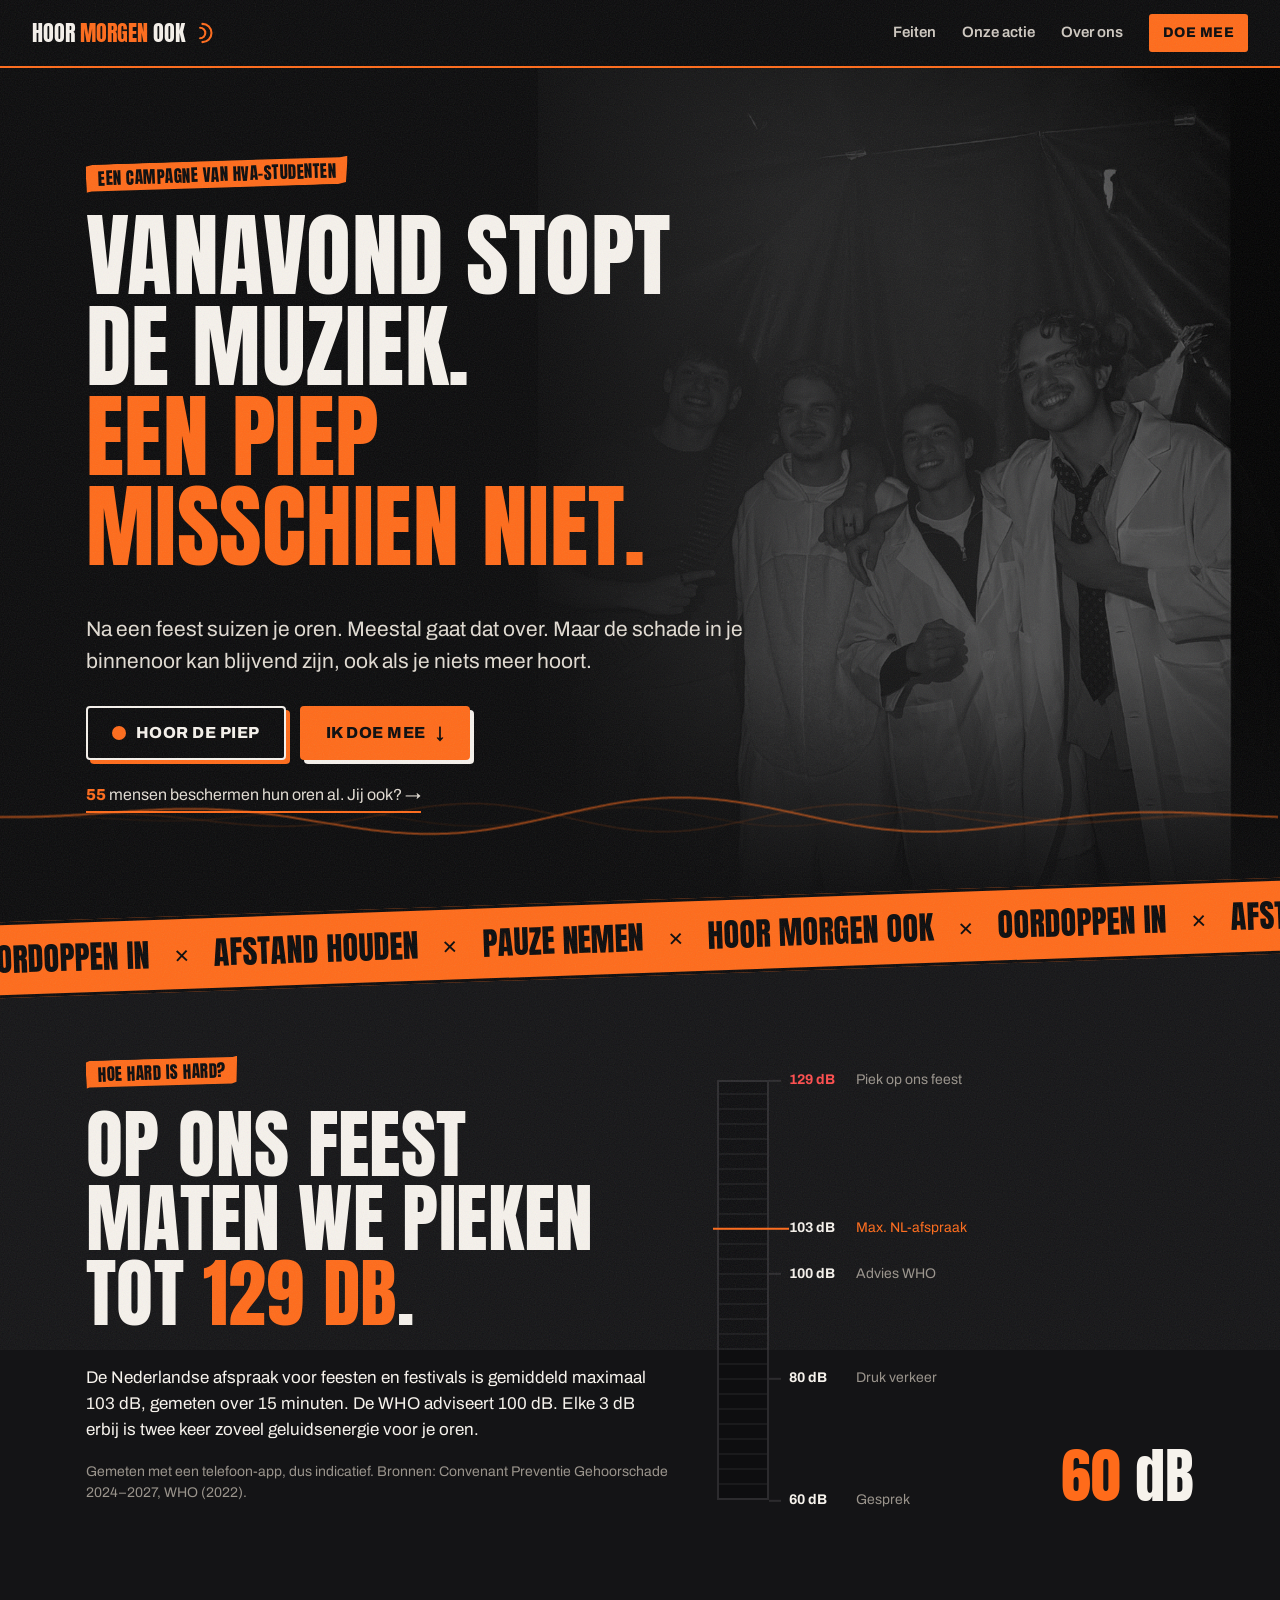
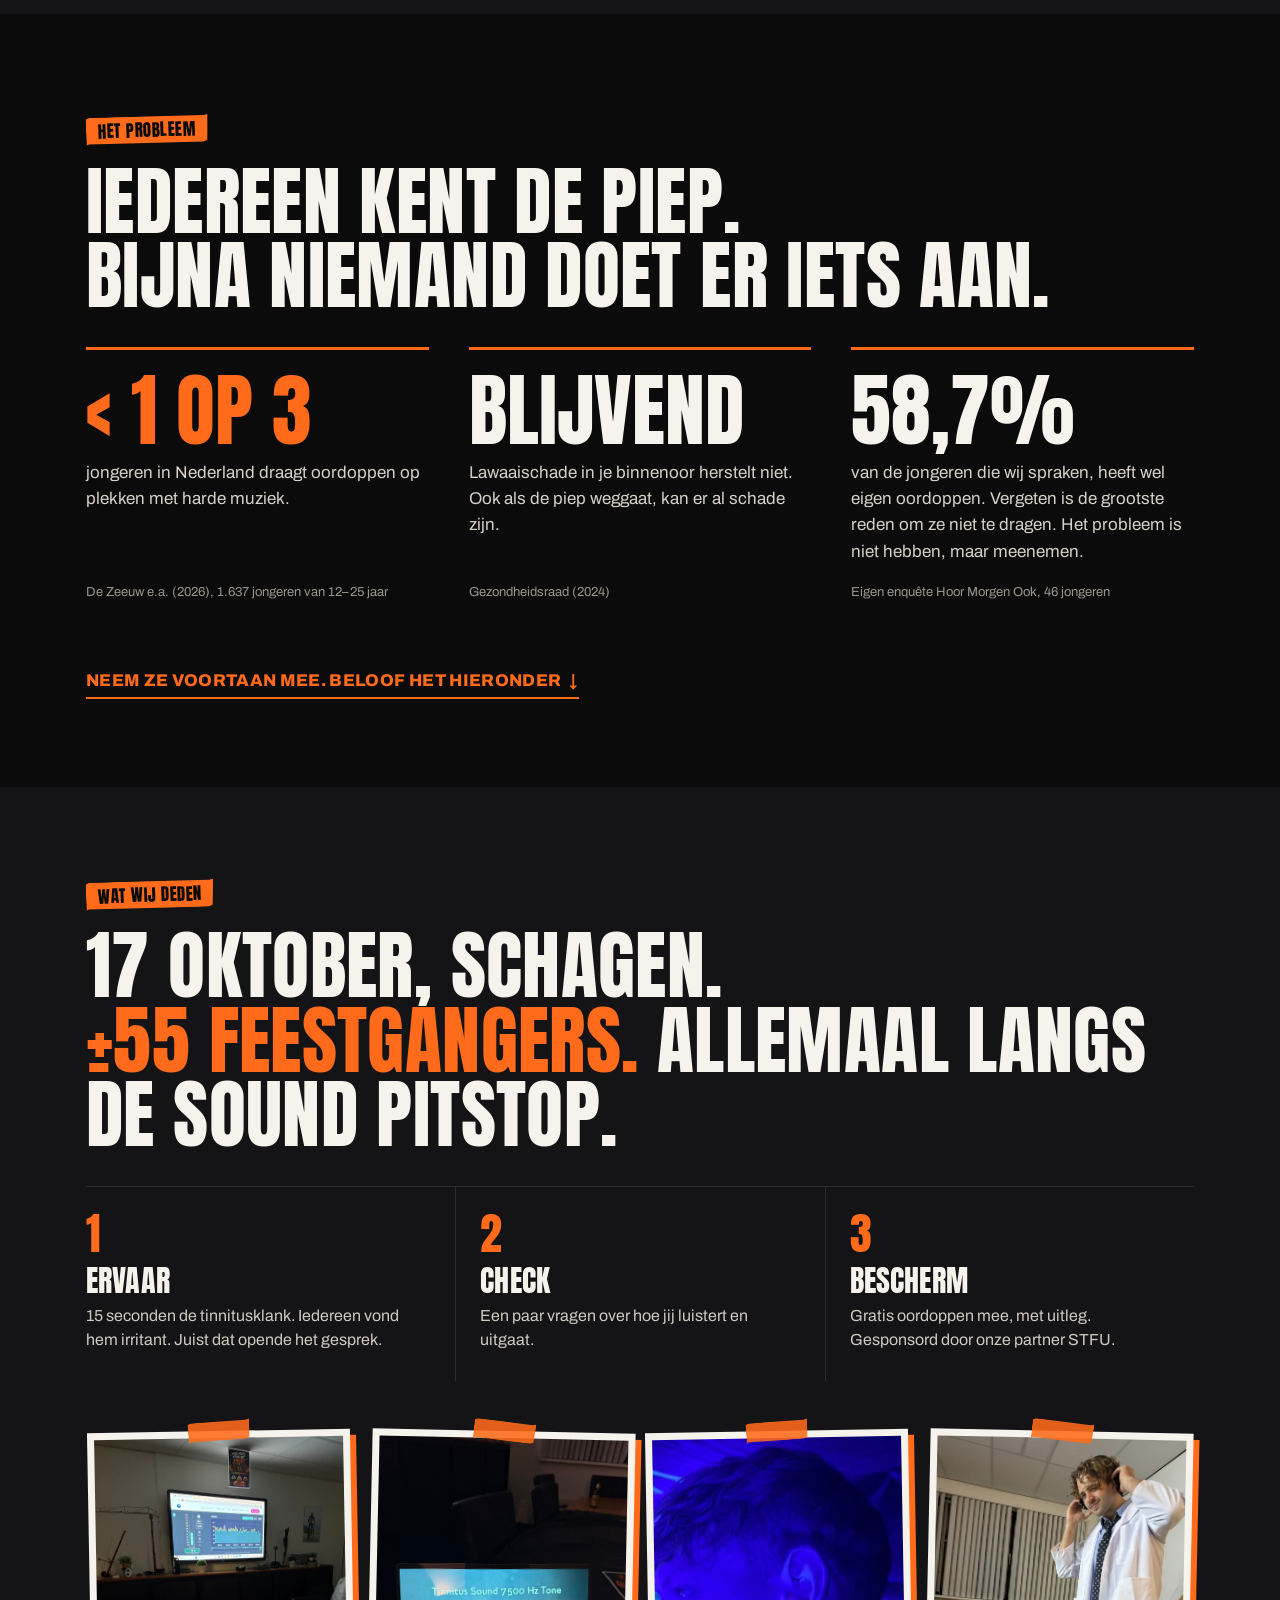
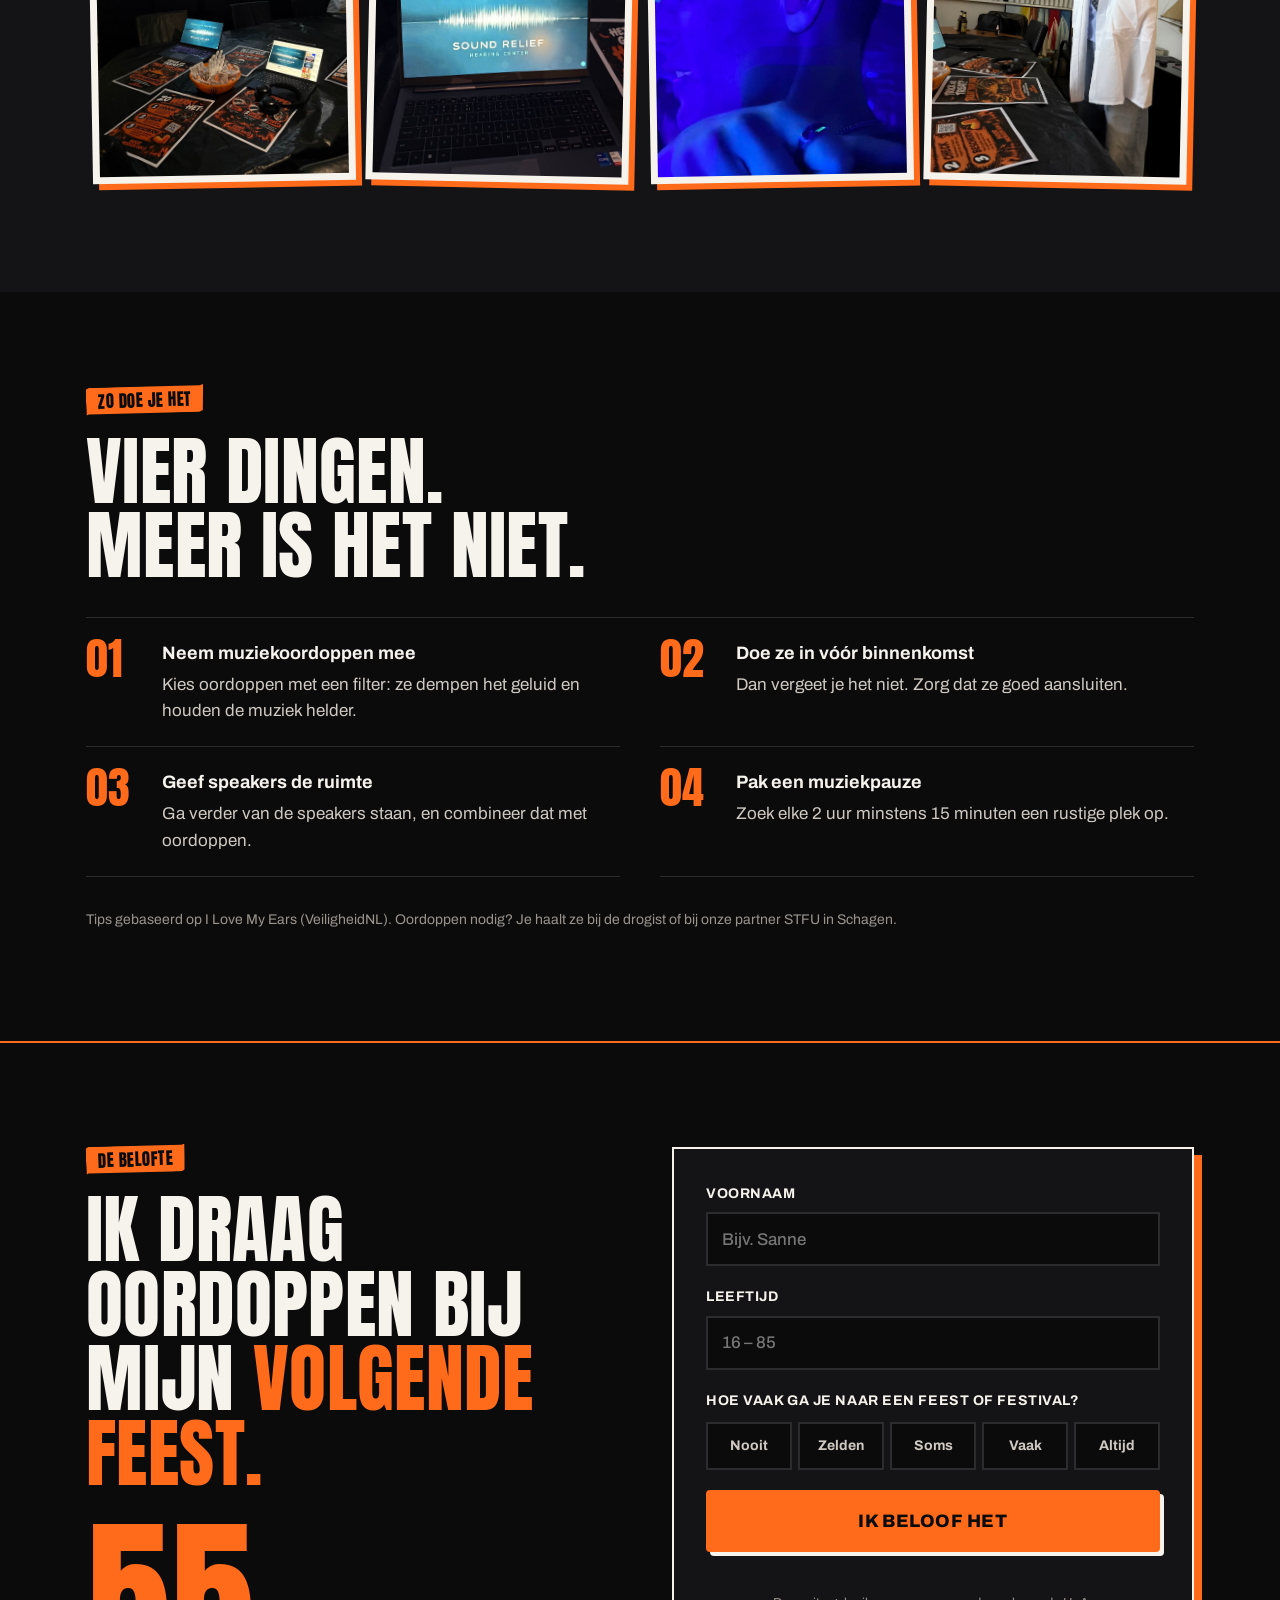
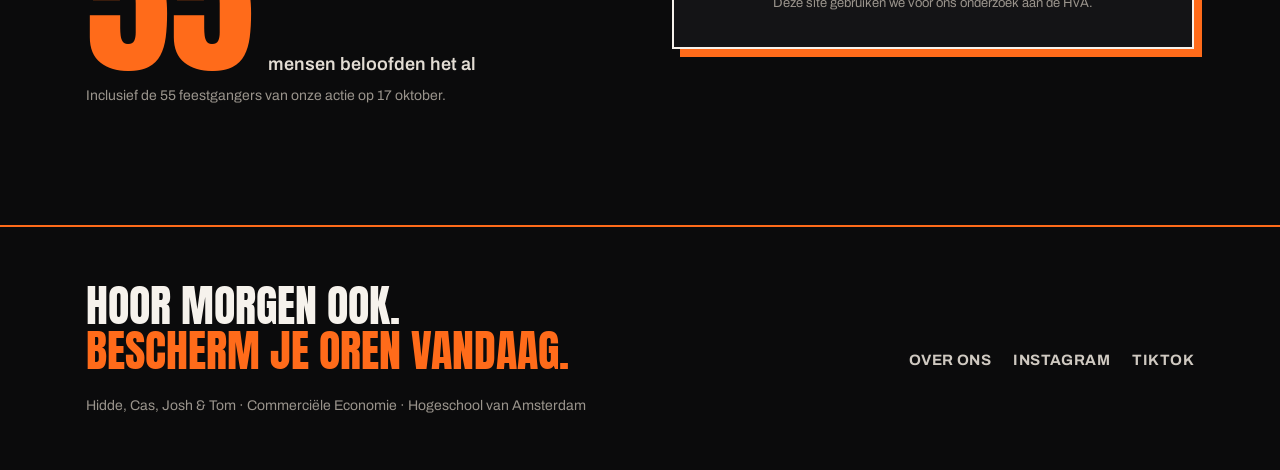
==== index.html @ bcc5098a "Add files via upload" ====
<!doctype html>
<html lang="nl">
<head>
<meta charset="utf-8">
<meta name="viewport" content="width=device-width, initial-scale=1, viewport-fit=cover">
<title>Hoor Morgen Ook · Bescherm je oren vandaag</title>
<meta name="description" content="Vanavond stopt de muziek. Een piep misschien niet. Beloof dat je bij je volgende feest oordoppen draagt.">
<meta name="theme-color" content="#0B0B0C">
<meta property="og:title" content="Hoor Morgen Ook">
<meta property="og:description" content="Vanavond stopt de muziek. Een piep misschien niet. Doe mee en bescherm je oren.">
<meta property="og:image" content="img/team.jpg">
<link rel="icon" href="data:image/svg+xml,%3Csvg xmlns='http://www.w3.org/2000/svg' viewBox='0 0 40 40'%3E%3Crect width='40' height='40' rx='8' fill='%230B0B0C'/%3E%3Cg fill='none' stroke='%23FF6B1A' stroke-linecap='round'%3E%3Cpath d='M14 12a8 8 0 0 1 0 16' stroke-width='3.4'/%3E%3Cpath d='M17.5 6a14 14 0 0 1 0 28' stroke-width='2.9' opacity='.75'/%3E%3C/g%3E%3C/svg%3E">
<link rel="preconnect" href="https://fonts.googleapis.com">
<link rel="preconnect" href="https://fonts.gstatic.com" crossorigin>
<link href="https://fonts.googleapis.com/css2?family=Anton&family=Archivo:wght@400;500;600;800&display=swap" rel="stylesheet">
<link rel="stylesheet" href="css/style.css">
</head>
<body data-pagina="home">
<div class="grain" aria-hidden="true"></div>

<header class="nav">
  <a class="logo" href="index.html" aria-label="Hoor Morgen Ook, home">
    <span>Hoor <em>Morgen</em> Ook</span>
    <svg viewBox="0 0 40 40" aria-hidden="true"><path d="M14 12a8 8 0 0 1 0 16"/><path d="M17.5 6a14 14 0 0 1 0 28"/></svg>
  </a>
  <nav>
    <a href="#feiten">Feiten</a>
    <a href="#actie">Onze actie</a>
    <a href="over-ons.html">Over ons</a>
    <a class="nav-cta naar-belofte" href="#belofte">Doe mee</a>
  </nav>
</header>

<main>
  <!-- 1. OPENING -->
  <section class="hero">
    <div class="hero-bg" aria-hidden="true"><img src="img/team_uv.jpg" alt=""><canvas id="golf"></canvas></div>
    <div class="wrap hero-inner">
      <p class="kicker reveal">Een campagne van HvA-studenten</p>
      <h1 class="reveal">Vanavond stopt de muziek.<br><span class="oranje">Een piep misschien niet.</span></h1>
      <p class="lead reveal">Na een feest suizen je oren. Meestal gaat dat over. Maar de schade in je binnenoor kan blijvend zijn, ook als je niets meer hoort.</p>
      <div class="hero-knoppen reveal">
        <button class="knop knop-licht" id="piepknop" type="button" aria-pressed="false">
          <span class="piep-icoon" aria-hidden="true"></span><span class="piep-tekst">Hoor de piep</span>
        </button>
        <a class="knop naar-belofte" href="#belofte">Ik doe mee <span aria-hidden="true">↓</span></a>
      </div>
      <p class="piep-uitleg" id="piepuitleg" hidden>Dit is hoe tinnitus voor veel mensen klinkt. Nu stop je hem met één klik. Met tinnitus kan dat niet.</p>
      <a class="teller-regel naar-belofte reveal" href="#belofte">
        <strong class="teller-getal" data-teller>55</strong> mensen beschermen hun oren al. Jij ook? →
      </a>
    </div>
  </section>

  <div class="tape" aria-hidden="true"><div class="tape-rol">
    <span>Oordoppen in</span><span>Afstand houden</span><span>Pauze nemen</span><span>Hoor morgen ook</span>
    <span>Oordoppen in</span><span>Afstand houden</span><span>Pauze nemen</span><span>Hoor morgen ook</span>
  </div></div>

  <!-- 2. HOE HARD IS HARD -->
  <section class="db" id="hard">
    <div class="wrap db-grid">
      <div class="db-tekst">
        <p class="kicker">Hoe hard is hard?</p>
        <h2>Op ons feest maten we pieken tot <span class="oranje">129&nbsp;dB</span>.</h2>
        <p>De Nederlandse afspraak voor feesten en festivals is gemiddeld maximaal 103 dB, gemeten over 15 minuten. De WHO adviseert 100 dB. Elke 3 dB erbij is twee keer zoveel geluidsenergie voor je oren.</p>
        <p class="klein">Gemeten met een telefoon-app, dus indicatief. Bronnen: Convenant Preventie Gehoorschade 2024–2027, WHO (2022).</p>
      </div>
      <div class="meter" aria-label="Geluidsmeter van 60 tot 130 decibel">
        <div class="meter-balk"><div class="meter-vulling" id="meterVulling"></div></div>
        <ul class="meter-schaal">
          <li style="--p:0"><b>60 dB</b> Gesprek</li>
          <li style="--p:.29"><b>80 dB</b> Druk verkeer</li>
          <li style="--p:.57"><b>100 dB</b> Advies WHO</li>
          <li class="grens" style="--p:.614"><b>103 dB</b> Max. NL-afspraak</li>
          <li class="piek" style="--p:1"><b>129 dB</b> Piek op ons feest</li>
        </ul>
        <div class="meter-lezing"><span id="meterGetal">60</span> dB</div>
      </div>
    </div>
  </section>

  <!-- 3. FEITEN -->
  <section class="feiten" id="feiten">
    <div class="wrap">
      <p class="kicker">Het probleem</p>
      <h2 class="reveal">Iedereen kent de piep.<br>Bijna niemand doet er iets aan.</h2>
      <div class="kaarten">
        <article class="kaart reveal">
          <div class="groot">&lt;&nbsp;1&nbsp;op&nbsp;3</div>
          <p>jongeren in Nederland draagt oordoppen op plekken met harde muziek.</p>
          <cite>De Zeeuw e.a. (2026), 1.637 jongeren van 12–25 jaar</cite>
        </article>
        <article class="kaart reveal">
          <div class="groot">Blijvend</div>
          <p>Lawaaischade in je binnenoor herstelt niet. Ook als de piep weggaat, kan er al schade zijn.</p>
          <cite>Gezondheidsraad (2024)</cite>
        </article>
        <article class="kaart reveal">
          <div class="groot">58,7%</div>
          <p>van de jongeren die wij spraken, heeft wel eigen oordoppen. Vergeten is de grootste reden om ze niet te dragen. Het probleem is niet hebben, maar meenemen.</p>
          <cite>Eigen enquête Hoor Morgen Ook, 46 jongeren</cite>
        </article>
      </div>
      <a class="pijl-link naar-belofte" href="#belofte">Neem ze voortaan mee. Beloof het hieronder <span aria-hidden="true">↓</span></a>
    </div>
  </section>

  <!-- 4. ONZE ACTIE -->
  <section class="actie" id="actie">
    <div class="wrap">
      <p class="kicker">Wat wij deden</p>
      <h2 class="reveal">17 oktober, Schagen.<br><span class="oranje">±55 feestgangers.</span> Allemaal langs de Sound Pitstop.</h2>
      <div class="stappen">
        <div class="stap reveal"><span>1</span><h3>Ervaar</h3><p>15 seconden de tinnitusklank. Iedereen vond hem irritant. Juist dat opende het gesprek.</p></div>
        <div class="stap reveal"><span>2</span><h3>Check</h3><p>Een paar vragen over hoe jij luistert en uitgaat.</p></div>
        <div class="stap reveal"><span>3</span><h3>Bescherm</h3><p>Gratis oordoppen mee, met uitleg. Gesponsord door onze partner STFU.</p></div>
      </div>
      <div class="galerij">
        <figure class="reveal"><img src="img/setup.jpg" alt="De Sound Pitstop met flyers, oordoppen en een geluidsmeter op een groot scherm" loading="lazy"></figure>
        <figure class="reveal"><img src="img/laptop7500.jpg" alt="Laptop die de tinnitusklank van 7500 Hz afspeelt bij de Sound Pitstop" loading="lazy"></figure>
        <figure class="reveal"><img src="img/hidde_oordop.jpg" alt="Hidde op het feest, met een oordop in" loading="lazy"></figure>
        <figure class="reveal"><img src="img/labcoat_headphones.jpg" alt="Teamlid in labjas zet een koptelefoon op voor de tinnitusklank" loading="lazy"></figure>
      </div>
    </div>
  </section>

  <!-- 5. TIPS -->
  <section class="tips" id="tips">
    <div class="wrap">
      <p class="kicker">Zo doe je het</p>
      <h2 class="reveal">Vier dingen.<br>Meer is het niet.</h2>
      <ol class="tiplijst">
        <li class="reveal"><b>Neem muziekoordoppen mee</b>Kies oordoppen met een filter: ze dempen het geluid en houden de muziek helder.</li>
        <li class="reveal"><b>Doe ze in vóór binnenkomst</b>Dan vergeet je het niet. Zorg dat ze goed aansluiten.</li>
        <li class="reveal"><b>Geef speakers de ruimte</b>Ga verder van de speakers staan, en combineer dat met oordoppen.</li>
        <li class="reveal"><b>Pak een muziekpauze</b>Zoek elke 2 uur minstens 15 minuten een rustige plek op.</li>
      </ol>
      <p class="klein">Tips gebaseerd op I Love My Ears (VeiligheidNL). Oordoppen nodig? Je haalt ze bij de drogist of bij onze partner <a href="#" id="stfuLink">STFU</a> in Schagen.</p>
    </div>
  </section>

  <!-- 6. BELOFTE -->
  <section class="belofte" id="belofte">
    <div class="wrap belofte-grid">
      <div class="belofte-tekst">
        <p class="kicker">De belofte</p>
        <h2>Ik draag oordoppen bij mijn <span class="oranje">volgende feest.</span></h2>
        <div class="grote-teller">
          <strong class="teller-getal" data-teller>55</strong>
          <span>mensen beloofden het al</span>
        </div>
        <p class="klein">Inclusief de 55 feestgangers van onze actie op 17 oktober.</p>
      </div>

      <form class="formulier" id="formulier" novalidate autocomplete="off">
        <label>Voornaam
          <input name="naam" id="naam" maxlength="40" required autocomplete="off" autocapitalize="words" spellcheck="false" placeholder="Bijv. Sanne">
        </label>
        <label>Leeftijd
          <input name="leeftijd" id="leeftijd" type="number" inputmode="numeric" min="16" max="85" placeholder="16 – 85">
        </label>
        <fieldset>
          <legend>Hoe vaak ga je naar een feest of festival?</legend>
          <div class="keuzes">
            <label><input type="radio" name="uitgaan" value="Nooit"><span>Nooit</span></label>
            <label><input type="radio" name="uitgaan" value="Zelden"><span>Zelden</span></label>
            <label><input type="radio" name="uitgaan" value="Soms"><span>Soms</span></label>
            <label><input type="radio" name="uitgaan" value="Vaak"><span>Vaak</span></label>
            <label><input type="radio" name="uitgaan" value="Altijd"><span>Altijd</span></label>
          </div>
        </fieldset>
        <!-- lokveld: onzichtbaar voor mensen -->
        <div class="lok" aria-hidden="true"><label>Website <input name="website" tabindex="-1" autocomplete="off"></label></div>
        <button class="knop knop-groot" type="submit" id="verstuur">Ik beloof het</button>
        <p class="melding" id="melding" role="status" aria-live="polite"></p>
        <p class="privacy">Deze site gebruiken we voor ons onderzoek aan de HvA.</p>
      </form>

      <div class="bedankt" id="bedankt" hidden>
        <div class="bedankt-icoon" aria-hidden="true">🎧</div>
        <h3 id="bedanktTitel">Jij bent de 87e die zijn oren beschermt!</h3>
        <p>Spreek het af met je vrienden: wie neemt de oordoppen mee?</p>
        <button class="knop" type="button" id="deelknop">Deel met je vrienden</button>
      </div>

      <div class="admin" id="admin" hidden>
        <p class="admin-label">Admin</p>
        <button class="knop knop-groot" type="button" id="adminBelofte">Ik beloof het (admin)</button>
        <p class="melding" id="adminMelding" role="status" aria-live="polite"></p>
        <button class="knop knop-licht" type="button" id="adminPauze">Beloftes pauzeren</button>
        <button class="admin-uit" type="button" id="adminUit">Admin verlaten</button>
      </div>
    </div>
  </section>
</main>

<footer class="voet">
  <div class="wrap voet-grid">
    <div>
      <p class="voet-slogan">Hoor morgen ook.<br><span class="oranje">Bescherm je oren vandaag.</span></p>
    </div>
    <div class="voet-links">
      <a href="over-ons.html">Over ons</a>
      <a href="https://www.instagram.com/hoormorgenook" target="_blank" rel="noopener">Instagram</a>
      <a href="https://www.tiktok.com/@hoormorgenook" target="_blank" rel="noopener">TikTok</a>
    </div>
    <p class="klein">Hidde, Cas, Josh &amp; Tom · Commerciële Economie · Hogeschool van Amsterdam</p>
  </div>
</footer>

<script src="js/config.js"></script>
<script src="js/main.js"></script>
</body>
</html>
---- css/style.css ----
:root {
  --zwart: #0B0B0C;
  --paneel: #141416;
  --oranje: #FF6B1A;
  --wit: #F6F2EC;
  --grijs: #9A948C;
  --lijn: #2C2B2E;
  --display: 'Anton', Impact, 'Arial Narrow', sans-serif;
  --tekst: 'Archivo', 'Helvetica Neue', Arial, sans-serif;
  --gutter: 16px;
}

* { box-sizing: border-box; }
html { scroll-behavior: smooth; scroll-padding-top: 70px; -webkit-text-size-adjust: 100%; }
body {
  margin: 0; background: var(--zwart); color: var(--wit);
  font-family: var(--tekst); font-size: 17px; line-height: 1.55;
  overflow-x: hidden; -webkit-font-smoothing: antialiased;
}
img { max-width: 100%; display: block; }
a { color: inherit; }
.oranje { color: var(--oranje); }
.wrap { width: 100%; max-width: 1140px; margin: 0 auto; padding: 0 var(--gutter); }

/* korrel, zoals op de posters */
.grain {
  position: fixed; inset: -50%; z-index: 50; pointer-events: none; opacity: .09;
  background-image: url("data:image/svg+xml,%3Csvg xmlns='http://www.w3.org/2000/svg' width='160' height='160'%3E%3Cfilter id='n'%3E%3CfeTurbulence type='fractalNoise' baseFrequency='.85' numOctaves='3' stitchTiles='stitch'/%3E%3C/filter%3E%3Crect width='100%25' height='100%25' filter='url(%23n)'/%3E%3C/svg%3E");
}

/* ---------- typografie ---------- */
h1, h2, h3 { font-family: var(--display); font-weight: 400; text-transform: uppercase; letter-spacing: .005em; line-height: .98; margin: 0 0 .45em; }
h1 { font-size: clamp(48px, 12vw, 116px); }
h2 { font-size: clamp(38px, 8vw, 76px); }
h3 { font-size: clamp(24px, 4.5vw, 30px); }
p { margin: 0 0 1em; }
.lead { font-size: clamp(18px, 2.4vw, 21px); color: #E2DCD3; max-width: 34em; }
.klein { font-size: 14px; color: var(--grijs); }
.klein a { color: var(--wit); text-underline-offset: 3px; }

/* tape-label, zoals "SCAN & VUL IN" op de posters */
.kicker {
  display: inline-block; margin: 0 0 18px; padding: 5px 12px 4px;
  background: var(--oranje); color: var(--zwart);
  font-family: var(--display); font-size: 17px; letter-spacing: .03em; text-transform: uppercase; line-height: 1.1;
  transform: rotate(-2deg); transform-origin: left center;
  clip-path: polygon(0 6%, 3% 0, 97% 4%, 100% 0, 99% 94%, 96% 100%, 2% 96%, 0 100%);
}

/* ---------- knoppen ---------- */
.knop {
  display: inline-flex; align-items: center; justify-content: center; gap: 10px;
  min-height: 54px; padding: 0 24px; border-radius: 4px; border: 2px solid var(--oranje); cursor: pointer;
  background: var(--oranje); color: var(--zwart); font: 800 16px/1 var(--tekst); text-transform: uppercase; letter-spacing: .03em; text-decoration: none;
  box-shadow: 4px 4px 0 var(--wit);
  transition: transform .12s ease, box-shadow .12s ease;
}
.knop:hover { transform: translate(-2px, -2px); box-shadow: 6px 6px 0 var(--wit); }
.knop:active { transform: translate(3px, 3px); box-shadow: 1px 1px 0 var(--wit); }
.knop:focus-visible, a:focus-visible, input:focus-visible, button:focus-visible { outline: 3px solid var(--wit); outline-offset: 3px; }
.knop-licht { background: var(--zwart); color: var(--wit); border-color: var(--wit); box-shadow: 4px 4px 0 var(--oranje); }
.knop-licht:hover { box-shadow: 6px 6px 0 var(--oranje); }
.knop-groot { min-height: 62px; font-size: 18px; width: 100%; }
.knop[disabled] { opacity: .55; cursor: wait; transform: none; }

/* ---------- navigatie ---------- */
.nav {
  position: sticky; top: 0; z-index: 40; display: flex; align-items: center; justify-content: space-between; gap: 12px;
  padding: 12px var(--gutter); background: var(--zwart); border-bottom: 2px solid var(--oranje);
}
.logo { display: flex; align-items: center; gap: 6px; text-decoration: none; font-family: var(--display); font-size: 22px; text-transform: uppercase; white-space: nowrap; }
.logo em { font-style: normal; color: var(--oranje); }
.logo svg { width: 26px; height: 26px; fill: none; stroke: var(--oranje); stroke-width: 3.2; stroke-linecap: round; }
.nav nav { display: flex; align-items: center; gap: 14px; }
.nav nav a { white-space: nowrap; text-decoration: none; font-weight: 600; font-size: 15px; color: #CFC9C1; }
.nav nav a:hover, .nav nav a[aria-current] { color: var(--oranje); }
.nav nav a:not(.nav-cta):not([href="over-ons.html"]) { display: none; }
.nav .nav-cta { background: var(--oranje); color: var(--zwart); padding: 8px 14px; border-radius: 3px; font-weight: 800; text-transform: uppercase; font-size: 14px; letter-spacing: .03em; }
.nav .nav-cta:hover { color: var(--zwart); background: var(--wit); }
@media (min-width: 760px) { .nav nav { gap: 26px; } .nav nav a:not(.nav-cta):not([href="over-ons.html"]) { display: inline; } .nav { padding: 14px 32px; } }

/* ---------- hero ---------- */
.hero { position: relative; min-height: calc(100svh - 58px); display: flex; align-items: flex-end; overflow: hidden; padding: 120px 0 56px; }
.hero-bg { position: absolute; inset: 0; z-index: 0; }
.hero-bg img { position: absolute; inset: 0; width: 100%; height: 100%; object-fit: cover; object-position: 60% 25%; filter: grayscale(1) contrast(1.15) brightness(.55); }
.hero-bg::after { content: ''; position: absolute; inset: 0;
  background: linear-gradient(180deg, rgba(11,11,12,.35) 0%, rgba(11,11,12,.55) 40%, var(--zwart) 92%), rgba(255, 107, 26, .10); mix-blend-mode: normal; }
.hero-bg canvas { position: absolute; left: 0; right: 0; bottom: 0; width: 100%; height: 22%; opacity: .6; z-index: 1; }
@media (min-width: 900px) {
  .hero { align-items: center; padding: 80px 0; }
  .hero-bg img { left: 42%; width: 58%; object-position: 50% 30%; }
  .hero-bg::after { background: linear-gradient(90deg, var(--zwart) 38%, rgba(11,11,12,.55) 62%, rgba(11,11,12,.25) 100%), linear-gradient(0deg, var(--zwart) 0%, transparent 30%); }
}
.hero-inner { position: relative; z-index: 2; }
.hero h1 { max-width: 11ch; }
.hero-knoppen { display: flex; flex-wrap: wrap; gap: 14px; margin: 28px 0 22px; }
.piep-icoon { width: 14px; height: 14px; border-radius: 50%; background: var(--oranje); position: relative; flex: none; }
.piep-icoon::after { content: ''; position: absolute; inset: -6px; border-radius: 50%; border: 2px solid var(--oranje); opacity: 0; }
#piepknop[aria-pressed="true"] .piep-icoon::after { animation: puls 1s ease-out infinite; }
@keyframes puls { from { transform: scale(.6); opacity: 1; } to { transform: scale(1.6); opacity: 0; } }
.piep-uitleg { max-width: 30em; color: var(--oranje); font-weight: 600; font-size: 15px; }
.teller-regel { display: inline-block; text-decoration: none; font-size: 16px; color: #E2DCD3; border-bottom: 2px solid var(--oranje); padding-bottom: 3px; }
.teller-regel strong { color: var(--oranje); font-weight: 800; }

/* ---------- tape-band ---------- */
.tape { position: relative; z-index: 3; background: var(--oranje); color: var(--zwart); transform: rotate(-2deg); margin: -10px -20px 0; overflow: hidden; border-block: 3px solid var(--zwart); }
.tape-rol { display: flex; width: max-content; animation: rol 28s linear infinite; }
.tape span { font-family: var(--display); text-transform: uppercase; font-size: clamp(22px, 4vw, 32px); padding: 10px 0; white-space: nowrap; }
.tape span::after { content: '✕'; margin: 0 24px; font-size: .6em; vertical-align: middle; }
@keyframes rol { to { transform: translateX(-50%); } }

/* ---------- dB-meter ---------- */
.db { padding: 110px 0 96px; margin-top: -24px; background: var(--paneel); }
.db-grid { display: grid; gap: 48px; align-items: center; }
@media (min-width: 860px) { .db-grid { grid-template-columns: 1.1fr .9fr; } }
.meter { position: relative; height: 420px; display: grid; grid-template-columns: 52px 1fr; gap: 20px; }
.meter-balk { position: relative; background: #0E0E10; border: 2px solid var(--lijn); overflow: hidden;
  background-image: repeating-linear-gradient(0deg, transparent 0 13px, rgba(255,255,255,.05) 13px 15px); }
.meter-vulling {
  position: absolute; left: 0; right: 0; bottom: 0; height: 0%;
  background: linear-gradient(0deg, #3BD16F 0%, #F2C94C 45%, var(--oranje) 66%, #FF2E2E 100%);
  background-size: 100% 420px; background-position: bottom; transition: height .12s linear;
  -webkit-mask: repeating-linear-gradient(0deg, #000 0 13px, transparent 13px 15px); mask: repeating-linear-gradient(0deg, #000 0 13px, transparent 13px 15px);
}
.meter-schaal { position: relative; list-style: none; margin: 0; padding: 0; }
.meter-schaal li { position: absolute; left: 0; bottom: calc(var(--p) * 100%); transform: translateY(50%); font-size: 14px; color: var(--grijs); white-space: nowrap; }
.meter-schaal li b { display: inline-block; min-width: 64px; color: var(--wit); }
.meter-schaal li::before { content: ''; position: absolute; left: -20px; top: 50%; width: 12px; height: 2px; background: var(--lijn); }
.meter-schaal .grens { color: var(--oranje); transform: translateY(-15%); }
.meter-schaal .grens::before { background: var(--oranje); width: 76px; left: -76px; }
.meter-schaal li:nth-child(3) { transform: translateY(110%); }
.meter-schaal .piek b { color: #FF4D4D; }
.meter-lezing { position: absolute; right: 0; bottom: -6px; font-family: var(--display); font-size: 60px; line-height: 1; }
.meter-lezing span { color: var(--oranje); }

/* ---------- feiten ---------- */
.feiten { padding: 104px 0 88px; }
.kaarten { display: grid; gap: 0; margin: 28px 0 36px; }
@media (min-width: 860px) { .kaarten { grid-template-columns: repeat(3, 1fr); gap: 40px; } }
.kaart { border-top: 3px solid var(--oranje); padding: 22px 0 30px; display: flex; flex-direction: column; }
@media (max-width: 859px) { .kaart + .kaart { border-top-color: var(--lijn); } }
.kaart .groot { font-family: var(--display); font-size: clamp(60px, 13vw, 80px); line-height: .95; color: var(--wit); margin-bottom: 12px; text-transform: uppercase; }
.kaart:first-child .groot { color: var(--oranje); }
.kaart p { color: #D6D0C7; }
.kaart cite { margin-top: auto; font-style: normal; font-size: 13px; color: var(--grijs); }
.pijl-link { display: inline-flex; gap: 8px; font-weight: 800; color: var(--oranje); text-decoration: none; font-size: 17px; text-transform: uppercase; letter-spacing: .02em; border-bottom: 2px solid currentColor; padding-bottom: 2px; }
.pijl-link span { display: inline-block; animation: wip 1.6s ease-in-out infinite; }
@keyframes wip { 50% { transform: translateY(4px); } }

/* ---------- actie ---------- */
.actie { padding: 96px 0; background: var(--paneel); }
.stappen { display: grid; gap: 0; margin: 32px 0 40px; border-top: 1px solid var(--lijn); }
@media (min-width: 760px) { .stappen { grid-template-columns: repeat(3, 1fr); } .stap + .stap { border-left: 1px solid var(--lijn); } }
.stap { padding: 22px 20px 8px 0; border-bottom: 1px solid var(--lijn); }
@media (min-width: 760px) { .stap { padding: 24px 24px 12px; border-bottom: 0; } .stap:first-child { padding-left: 0; } }
.stap span { font-family: var(--display); font-size: 44px; line-height: 1; color: var(--oranje); }
.stap h3 { margin: 6px 0 8px; }
.stap p { color: #CFC9C1; font-size: 16px; }
.galerij { display: grid; grid-template-columns: 1fr 1fr; gap: 10px; }
.galerij figure { margin: 0; overflow: hidden; aspect-ratio: 3 / 4; background: #1B1B1E; }
.galerij figure:nth-child(odd) { transform: rotate(-1deg); }
.galerij figure:nth-child(even) { transform: rotate(1.2deg); }
.galerij img { width: 100%; height: 100%; object-fit: cover; transition: transform .6s ease; }
.galerij figure:hover img { transform: scale(1.04); }
@media (min-width: 860px) { .galerij { grid-template-columns: repeat(4, 1fr); gap: 16px; } }

/* ---------- tips ---------- */
.tips { padding: 96px 0; }
.tiplijst { list-style: none; counter-reset: tip; padding: 0; margin: 28px 0 32px; display: grid; border-top: 1px solid var(--lijn); }
@media (min-width: 760px) { .tiplijst { grid-template-columns: 1fr 1fr; column-gap: 40px; } }
.tiplijst li { counter-increment: tip; position: relative; padding: 22px 0 22px 76px; border-bottom: 1px solid var(--lijn); color: #CFC9C1; }
.tiplijst li::before { content: '0' counter(tip); position: absolute; left: 0; top: 18px; font-family: var(--display); font-size: 44px; color: var(--oranje); line-height: 1; }
.tiplijst b { display: block; color: var(--wit); font-size: 18px; margin-bottom: 4px; }

/* ---------- belofte ---------- */
.belofte { padding: 104px 0; position: relative; overflow: hidden; background: var(--zwart); border-top: 2px solid var(--oranje); }
.belofte-grid { display: grid; gap: 40px; align-items: start; }
@media (min-width: 900px) { .belofte-grid { grid-template-columns: 1fr 1fr; gap: 64px; } }
.grote-teller { display: flex; align-items: baseline; flex-wrap: wrap; gap: 4px 14px; margin: 18px 0 6px; }
.grote-teller strong { font-family: var(--display); font-size: clamp(96px, 24vw, 170px); line-height: .88; color: var(--oranje); font-weight: 400; font-variant-numeric: tabular-nums; }
.grote-teller span { font-weight: 600; font-size: 18px; color: #E2DCD3; }
.teller-getal.stoot { animation: stoot .6s ease; display: inline-block; }
@keyframes stoot { 40% { transform: scale(1.12); } }
.formulier, .bedankt, .admin { background: var(--paneel); border: 2px solid var(--wit); padding: 26px 20px; box-shadow: 8px 8px 0 var(--oranje); }
@media (min-width: 600px) { .formulier, .bedankt, .admin { padding: 34px 32px; } }
.formulier > label, .formulier fieldset { display: block; margin: 0 0 20px; font-weight: 700; font-size: 14px; text-transform: uppercase; letter-spacing: .04em; }
.formulier input:not([type="radio"]) {
  display: block; width: 100%; margin-top: 8px; min-height: 54px; padding: 0 14px; border-radius: 0;
  border: 2px solid var(--lijn); background: var(--zwart); color: var(--wit); font: 500 17px var(--tekst); text-transform: none; letter-spacing: 0;
  transition: border-color .15s; -moz-appearance: textfield;
}
.formulier input::-webkit-outer-spin-button, .formulier input::-webkit-inner-spin-button { -webkit-appearance: none; margin: 0; }
.formulier input:focus { border-color: var(--oranje); outline: none; }
.formulier input[aria-invalid="true"] { border-color: #FF4D4D; }
fieldset { border: 0; padding: 0; }
legend { padding: 0; margin-bottom: 10px; }
.keuzes { display: grid; grid-template-columns: repeat(5, 1fr); gap: 6px; }
.keuzes label { position: relative; }
.keuzes input { position: absolute; opacity: 0; inset: 0; cursor: pointer; }
.keuzes span {
  display: flex; align-items: center; justify-content: center; min-height: 48px; padding: 0 2px;
  border: 2px solid var(--lijn); background: var(--zwart); font-size: 13px; font-weight: 700; color: #CFC9C1; text-align: center; text-transform: none; letter-spacing: 0; transition: all .12s;
}
@media (min-width: 420px) { .keuzes span { font-size: 14px; } }
.keuzes input:checked + span { background: var(--oranje); border-color: var(--oranje); color: var(--zwart); }
.keuzes input:focus-visible + span { outline: 3px solid var(--wit); outline-offset: 2px; }
.lok { position: absolute !important; left: -9999px; width: 1px; height: 1px; overflow: hidden; }
.melding { min-height: 1.4em; margin: 14px 0 0; font-size: 15px; font-weight: 600; color: #FF7A7A; }
.melding.goed { color: #3BD16F; }
.privacy { margin: 6px 0 0; font-size: 13px; color: var(--grijs); text-align: center; }
.bedankt { text-align: center; }
.bedankt-icoon { font-size: 52px; margin-bottom: 8px; }
.bedankt h3 { font-size: clamp(30px, 6vw, 42px); color: var(--oranje); }
.bedankt p { color: #DCD6CE; }
.admin { box-shadow: 8px 8px 0 #FF2E2E; display: grid; gap: 14px; }
.admin[hidden], .bedankt[hidden], .formulier[hidden] { display: none; }
.admin-label { margin: 0; font-family: var(--display); font-size: 20px; text-transform: uppercase; color: var(--oranje); }
.admin .melding { margin: 0; }
.admin-uit { background: none; border: 0; color: var(--grijs); font: 600 14px var(--tekst); cursor: pointer; text-decoration: underline; }

/* ---------- over ons ---------- */
.over-hero { padding: 64px 0 40px; }
.over-grid { display: grid; gap: 36px; align-items: center; }
@media (min-width: 900px) { .over-grid { grid-template-columns: 1.15fr .85fr; gap: 56px; } }
.over-hero h1 { font-size: clamp(44px, 9vw, 88px); }
.over-foto { margin: 0; transform: rotate(1.5deg); }
.over-foto img { width: 100%; aspect-ratio: 4 / 5; object-fit: cover; border: 2px solid var(--wit); box-shadow: 8px 8px 0 var(--oranje); }
.over-foto figcaption { margin-top: 14px; font-size: 13px; color: var(--grijs); }
.over-blokken { padding: 24px 0 56px; }
.over-blokken .kaart h3 { color: var(--oranje); }
.over-cta { padding: 72px 0 104px; text-align: center; background: var(--paneel); }
.over-cta .lead { margin: 0 auto 28px; }
.over-cta .knop-groot { width: auto; padding: 0 36px; }

/* ---------- footer ---------- */
.voet { padding: 56px 0 40px; border-top: 2px solid var(--oranje); }
.voet-grid { display: grid; gap: 22px; }
@media (min-width: 760px) { .voet-grid { grid-template-columns: 1fr auto; align-items: end; } .voet-grid .klein { grid-column: 1 / -1; } }
.voet-slogan { font-family: var(--display); text-transform: uppercase; font-size: clamp(30px, 5vw, 44px); line-height: 1.02; margin: 0; }
.voet-links { display: flex; gap: 22px; flex-wrap: wrap; }
.voet-links a { font-weight: 700; text-decoration: none; color: #CFC9C1; text-transform: uppercase; font-size: 15px; letter-spacing: .03em; }
.voet-links a:hover { color: var(--oranje); }

/* ---------- scroll-animaties ---------- */
.reveal { opacity: 0; transform: translateY(22px); transition: opacity .7s ease, transform .7s cubic-bezier(.2, .7, .2, 1); }
.reveal.zichtbaar { opacity: 1; transform: none; }
.kicker.reveal.zichtbaar { transform: rotate(-2deg); }
.no-js .reveal { opacity: 1; transform: none; }
@media (prefers-reduced-motion: reduce) {
  html { scroll-behavior: auto; }
  .reveal { opacity: 1; transform: none; transition: none; }
  .kicker.reveal { transform: rotate(-2deg); }
  .pijl-link span, .tape-rol { animation: none; }
}

/* scheve foto's behouden na de reveal-animatie */
.galerij figure.reveal.zichtbaar:nth-child(odd) { transform: rotate(-1deg); }
.galerij figure.reveal.zichtbaar:nth-child(even) { transform: rotate(1.2deg); }
.over-foto.reveal.zichtbaar { transform: rotate(1.5deg); }
html, body, main { overflow-x: clip; }
@media (min-width: 900px) { .hero h1 { max-width: 13ch; font-size: clamp(64px, 7.2vw, 100px); } }
.wrap.kaarten { margin-left: auto; margin-right: auto; }

/* fotokader: wit papier, oranje schaduw, stukje tape, zoals een geplakte poster */
.galerij { gap: 22px 16px; padding: 10px 4px 14px; }
.galerij figure { position: relative; overflow: visible; padding: 7px; background: var(--wit); box-shadow: 6px 6px 0 var(--oranje); }
.galerij figure::before {
  content: ''; position: absolute; top: -10px; left: 50%; width: 62px; height: 20px; margin-left: -31px; z-index: 2;
  background: rgba(255, 107, 26, .88); transform: rotate(-4deg);
  clip-path: polygon(0 8%, 6% 0, 94% 6%, 100% 0, 98% 92%, 92% 100%, 4% 94%, 0 100%);
}
.galerij figure:nth-child(even)::before { transform: rotate(5deg); }
.galerij figure:hover img { transform: none; }
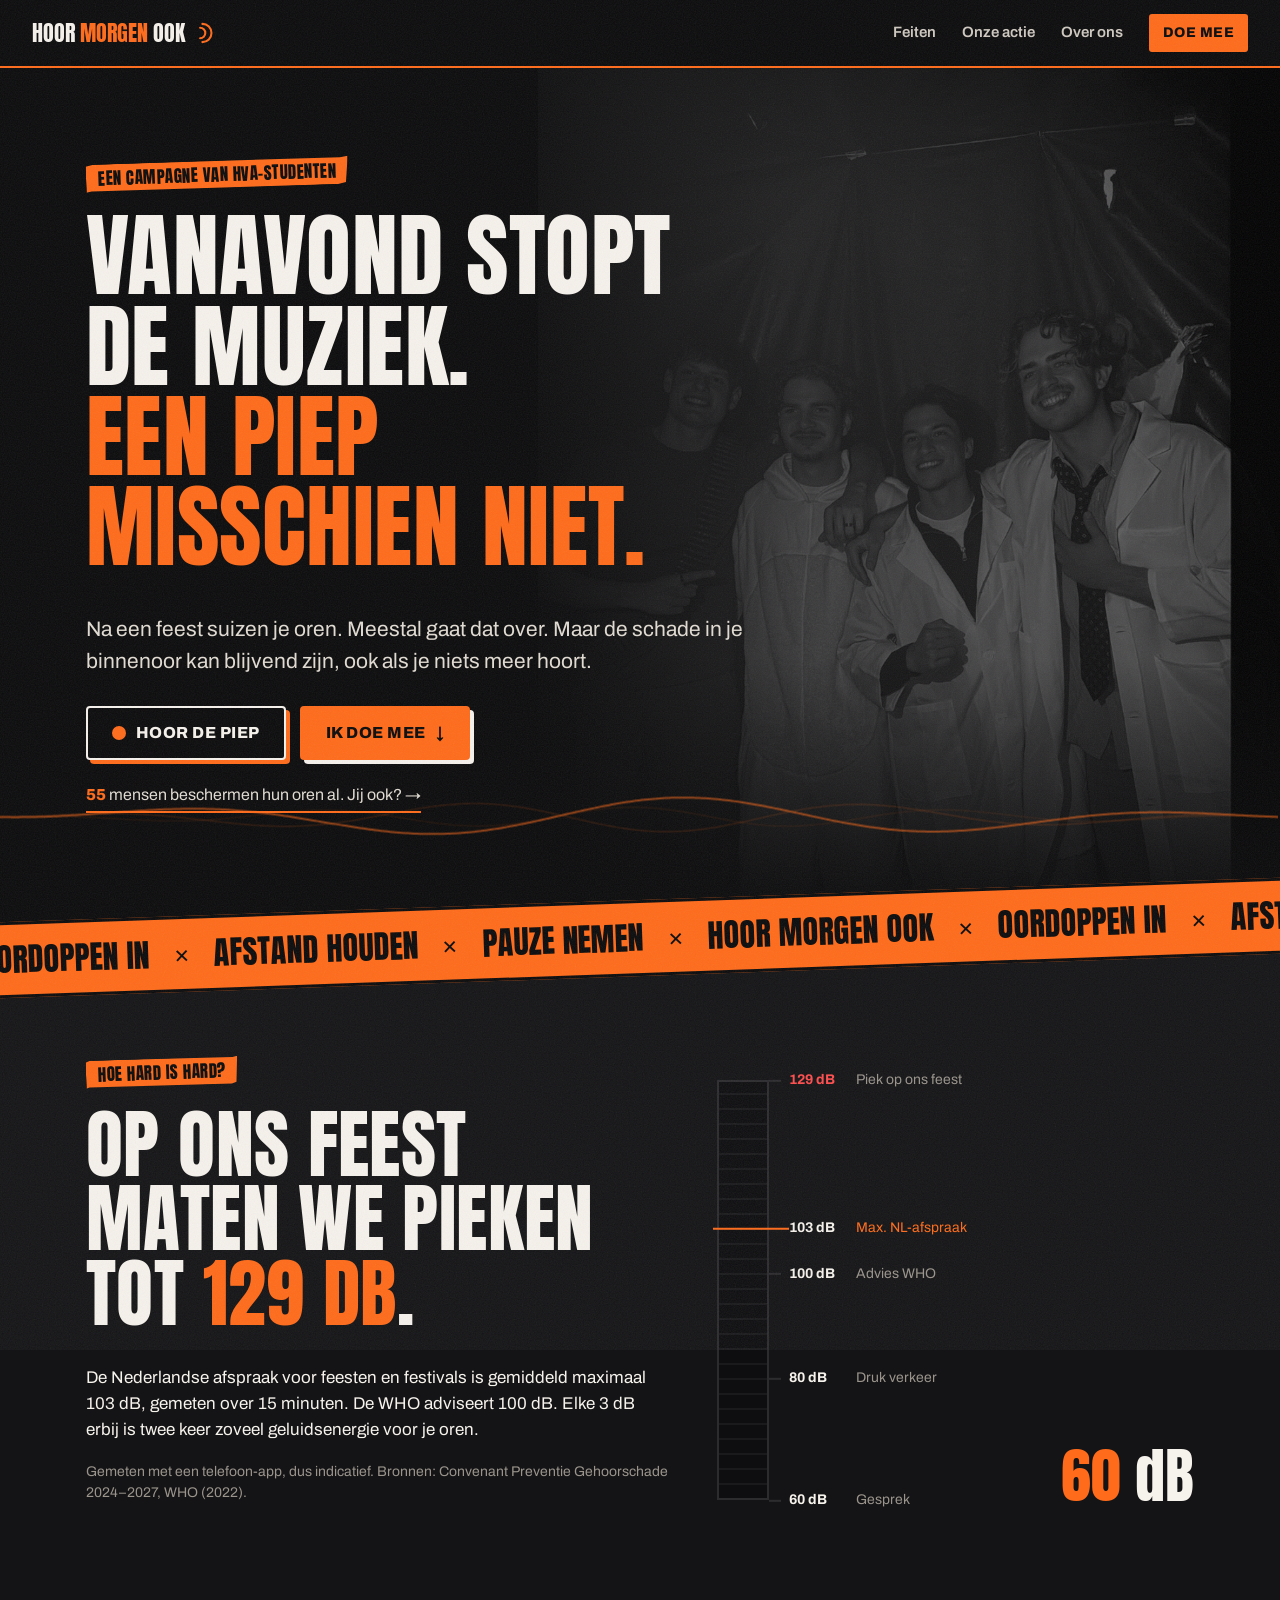
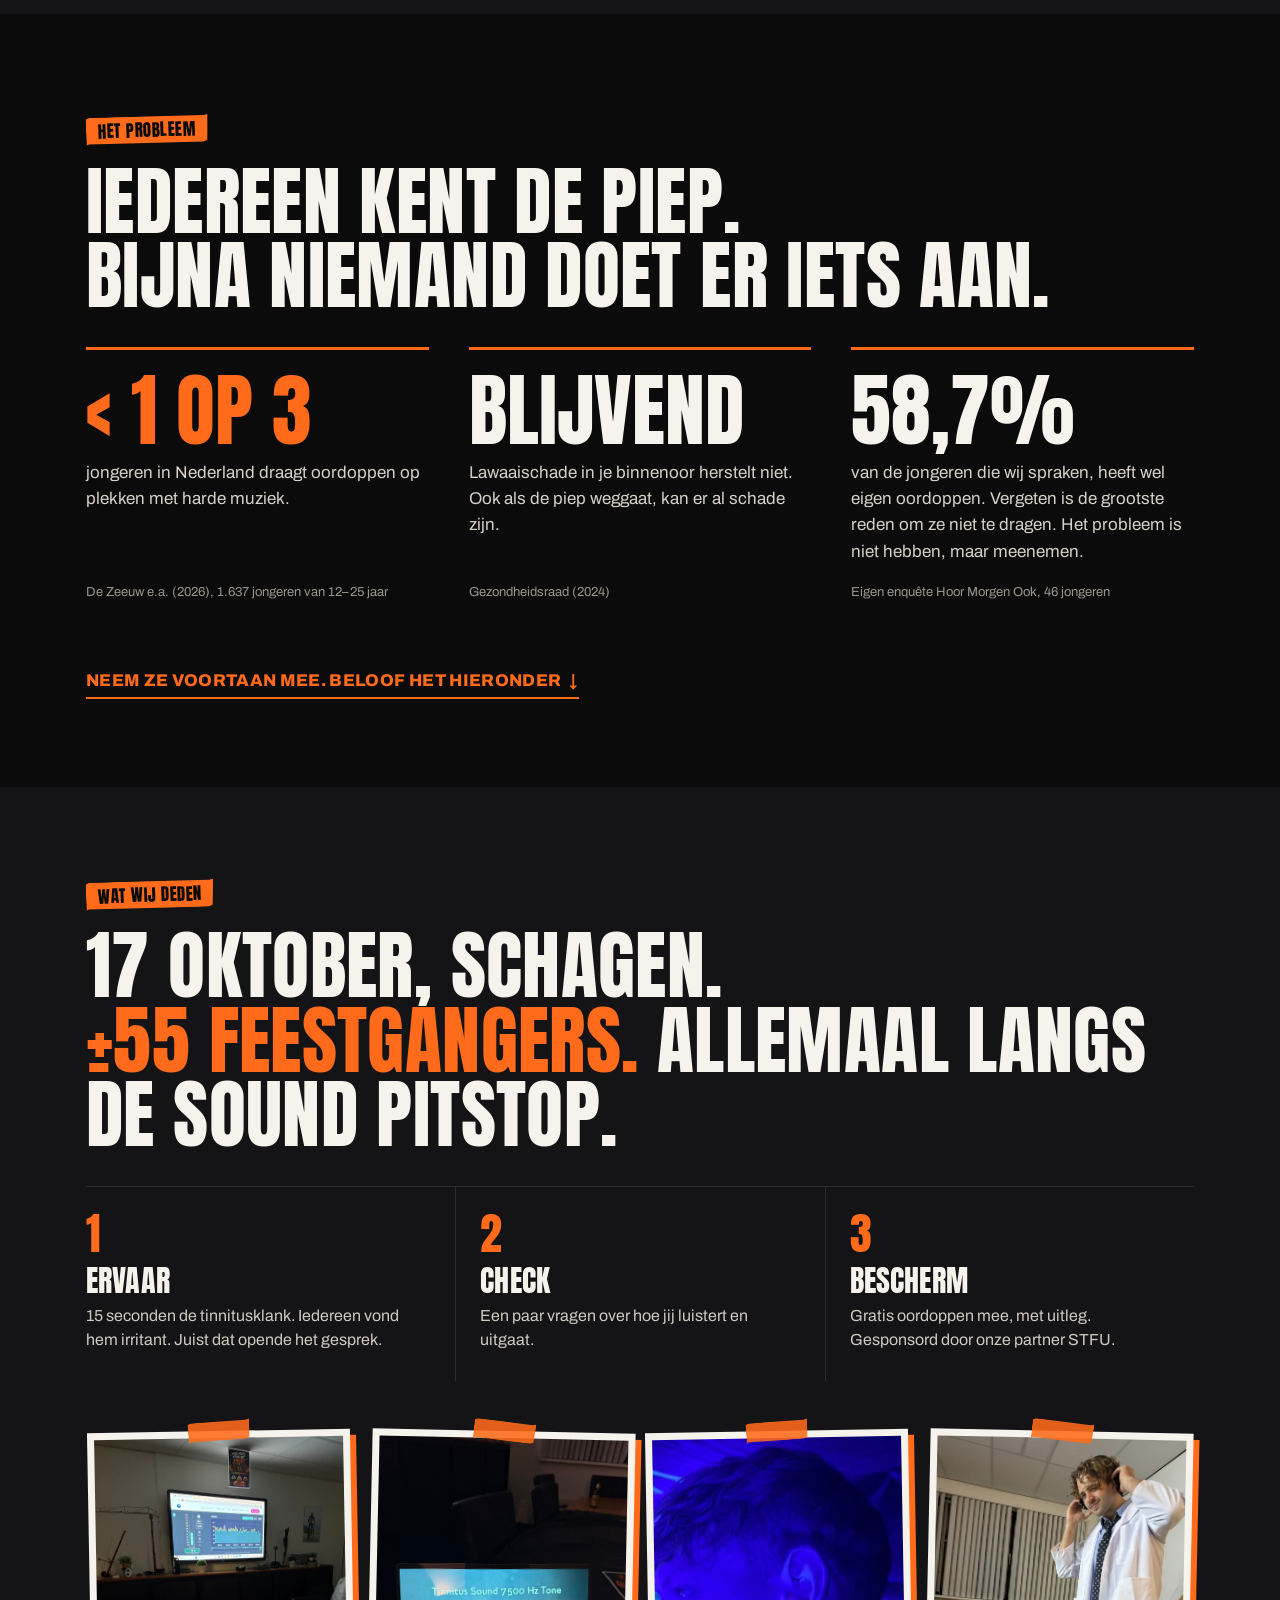
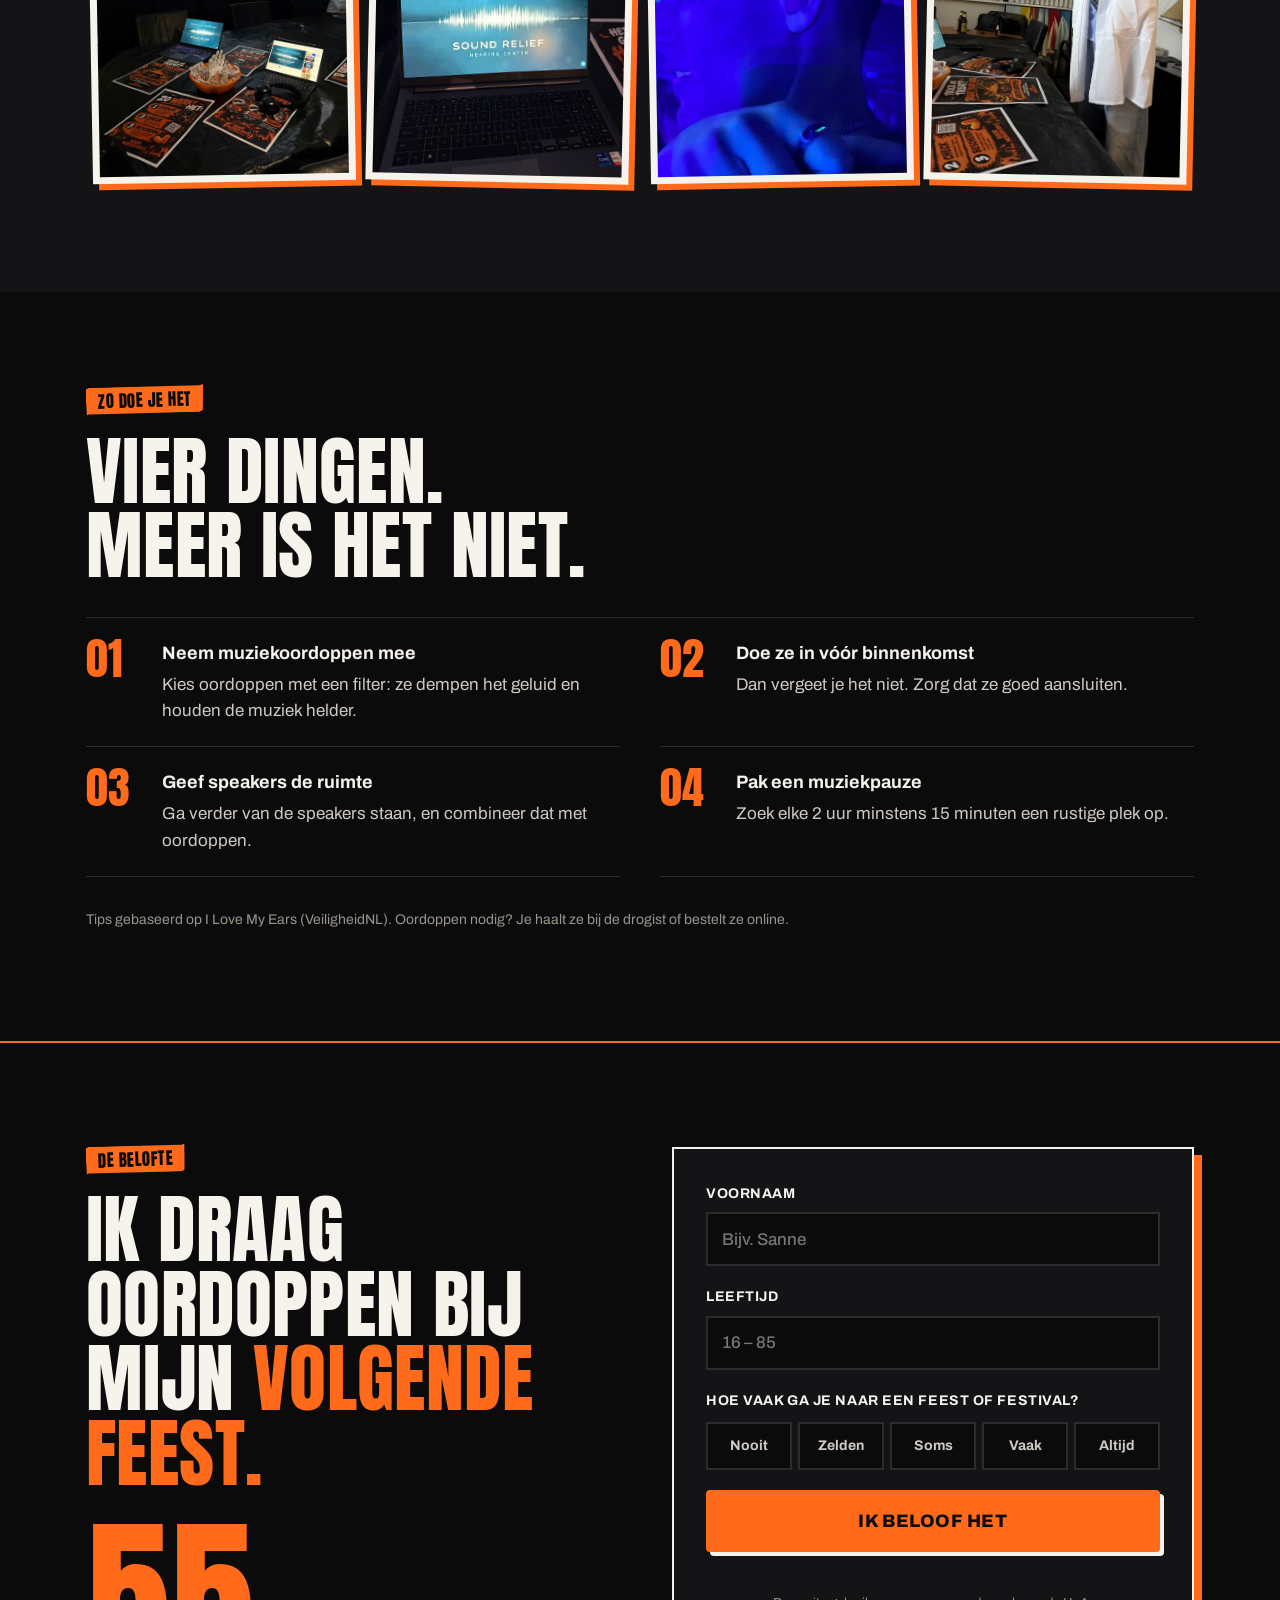
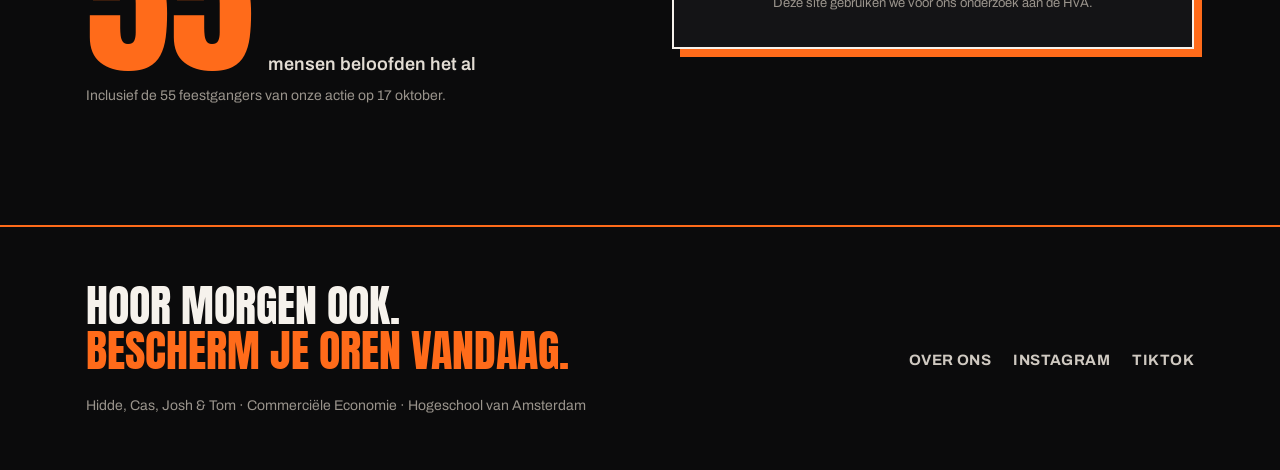
==== commit c91a1ca0: "Add files via upload" ====
--- a/index.html
+++ b/index.html
@@ -136,7 +136,7 @@
         <li class="reveal"><b>Geef speakers de ruimte</b>Ga verder van de speakers staan, en combineer dat met oordoppen.</li>
         <li class="reveal"><b>Pak een muziekpauze</b>Zoek elke 2 uur minstens 15 minuten een rustige plek op.</li>
       </ol>
-      <p class="klein">Tips gebaseerd op I Love My Ears (VeiligheidNL). Oordoppen nodig? Je haalt ze bij de drogist of bij onze partner <a href="#" id="stfuLink">STFU</a> in Schagen.</p>
+      <p class="klein">Tips gebaseerd op I Love My Ears (VeiligheidNL). Oordoppen nodig? Je haalt ze bij de drogist of bestelt ze online.</p>
     </div>
   </section>
 
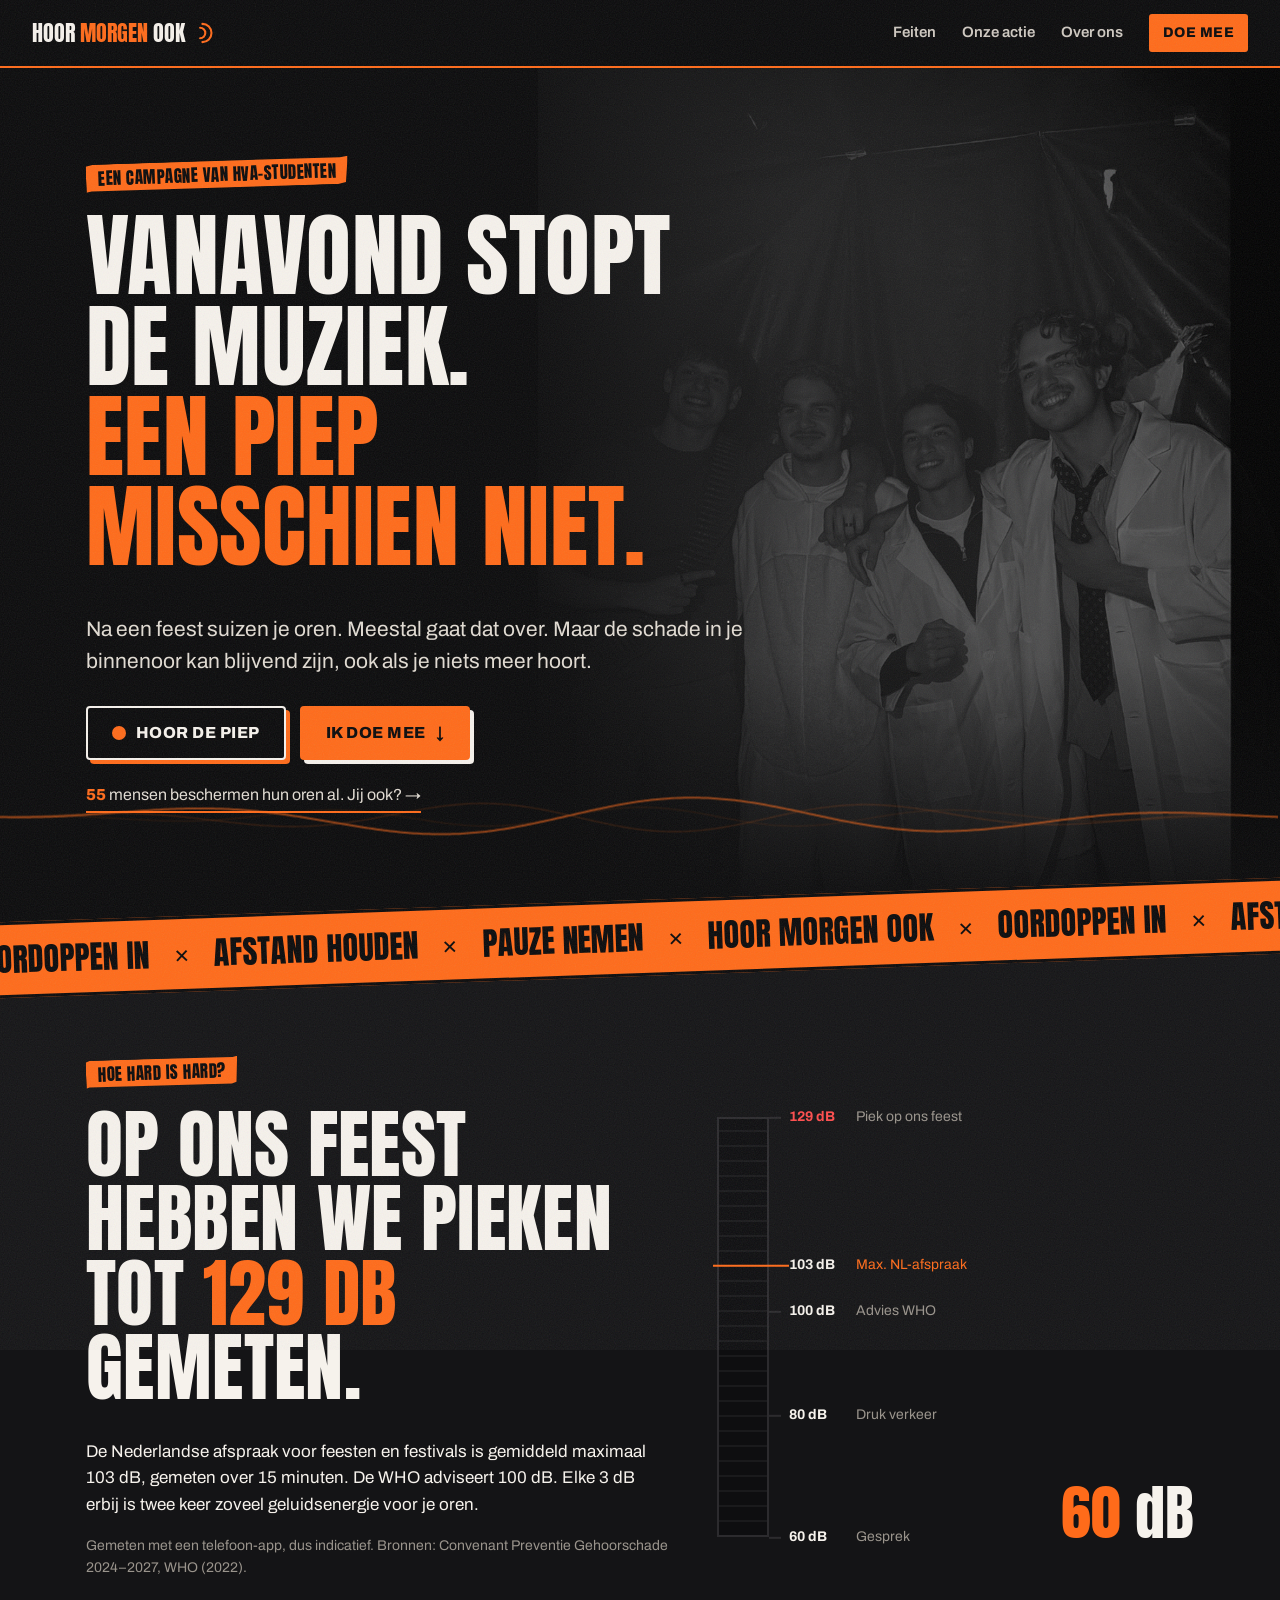
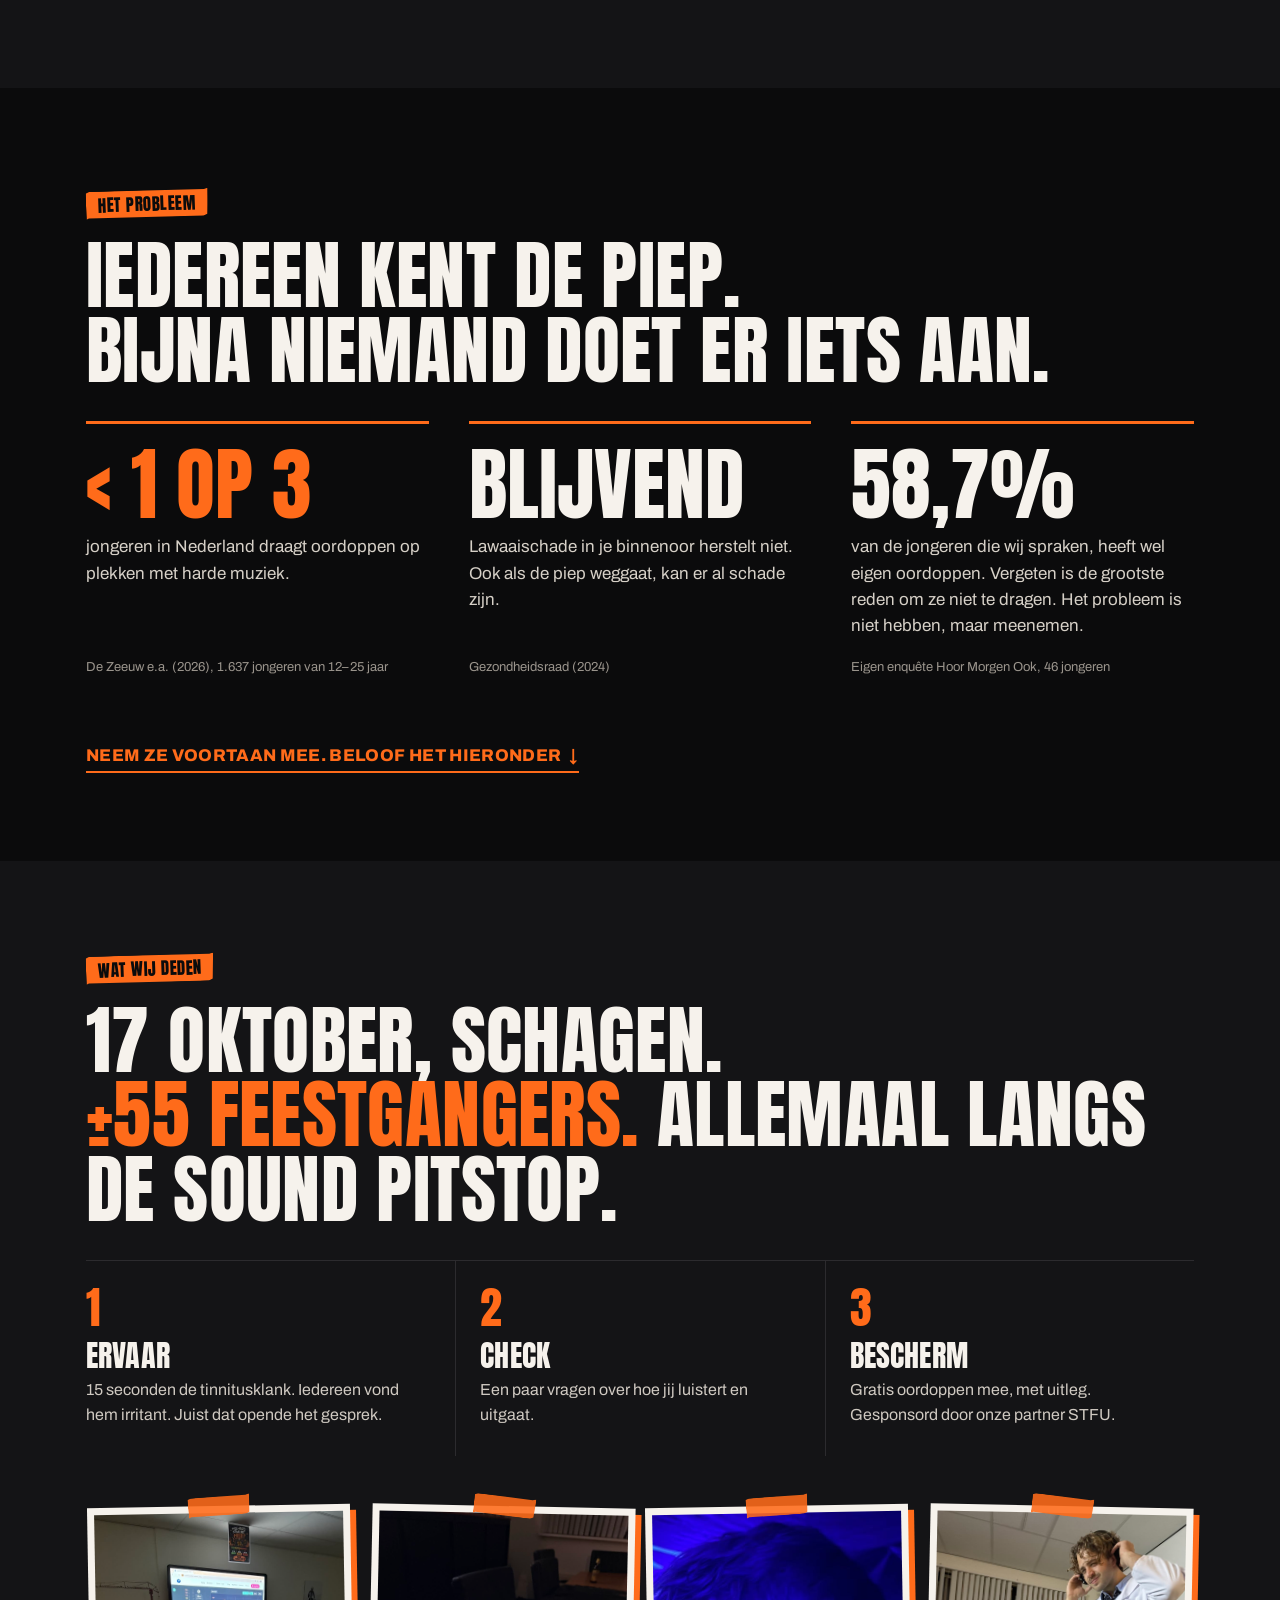
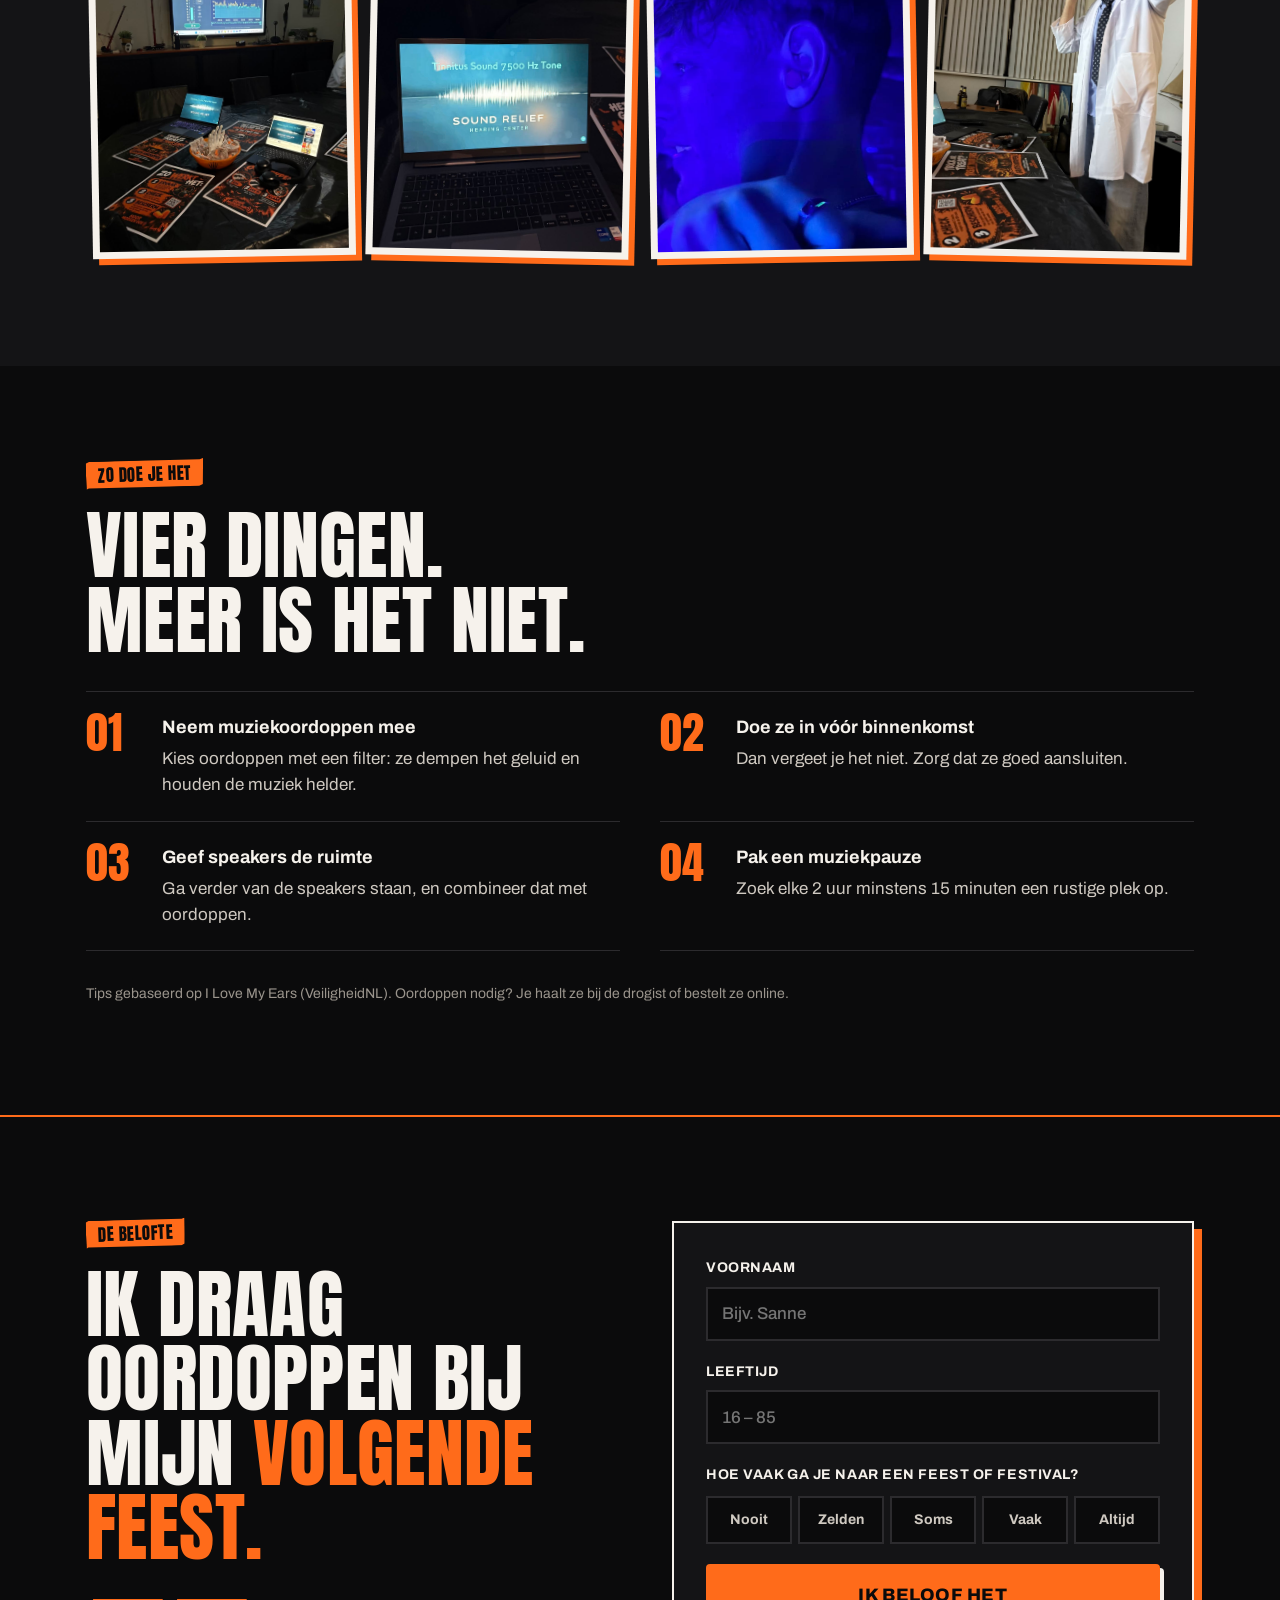
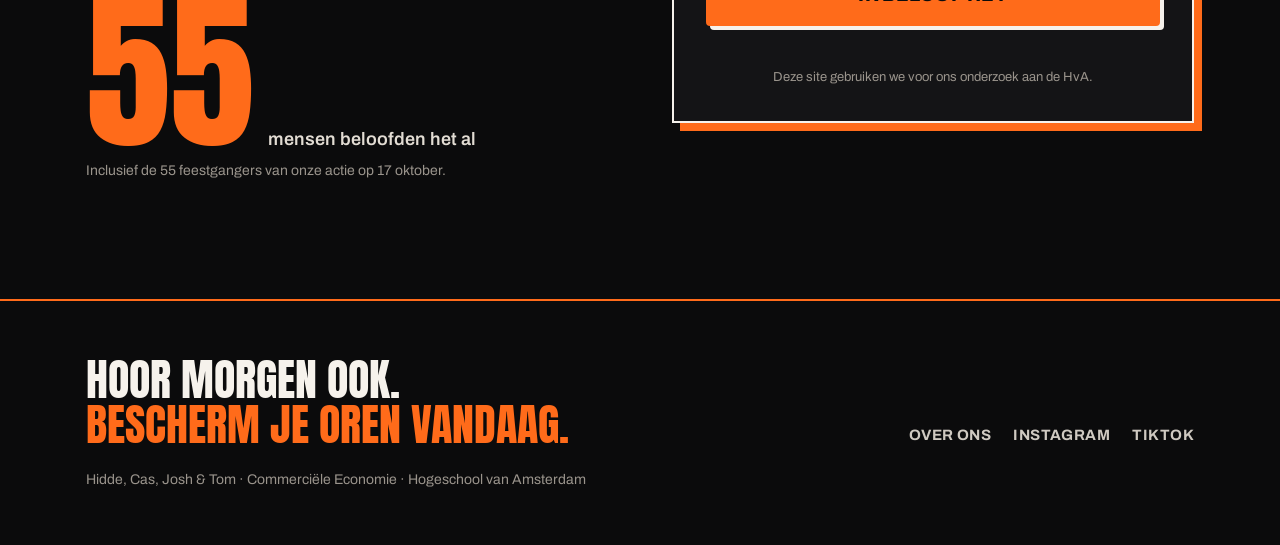
==== commit f3654edb: "Add files via upload" ====
--- a/index.html
+++ b/index.html
@@ -62,7 +62,7 @@
     <div class="wrap db-grid">
       <div class="db-tekst">
         <p class="kicker">Hoe hard is hard?</p>
-        <h2>Op ons feest maten we pieken tot <span class="oranje">129&nbsp;dB</span>.</h2>
+        <h2>Op ons feest hebben we pieken tot <span class="oranje">129&nbsp;dB</span> gemeten.</h2>
         <p>De Nederlandse afspraak voor feesten en festivals is gemiddeld maximaal 103 dB, gemeten over 15 minuten. De WHO adviseert 100 dB. Elke 3 dB erbij is twee keer zoveel geluidsenergie voor je oren.</p>
         <p class="klein">Gemeten met een telefoon-app, dus indicatief. Bronnen: Convenant Preventie Gehoorschade 2024–2027, WHO (2022).</p>
       </div>
